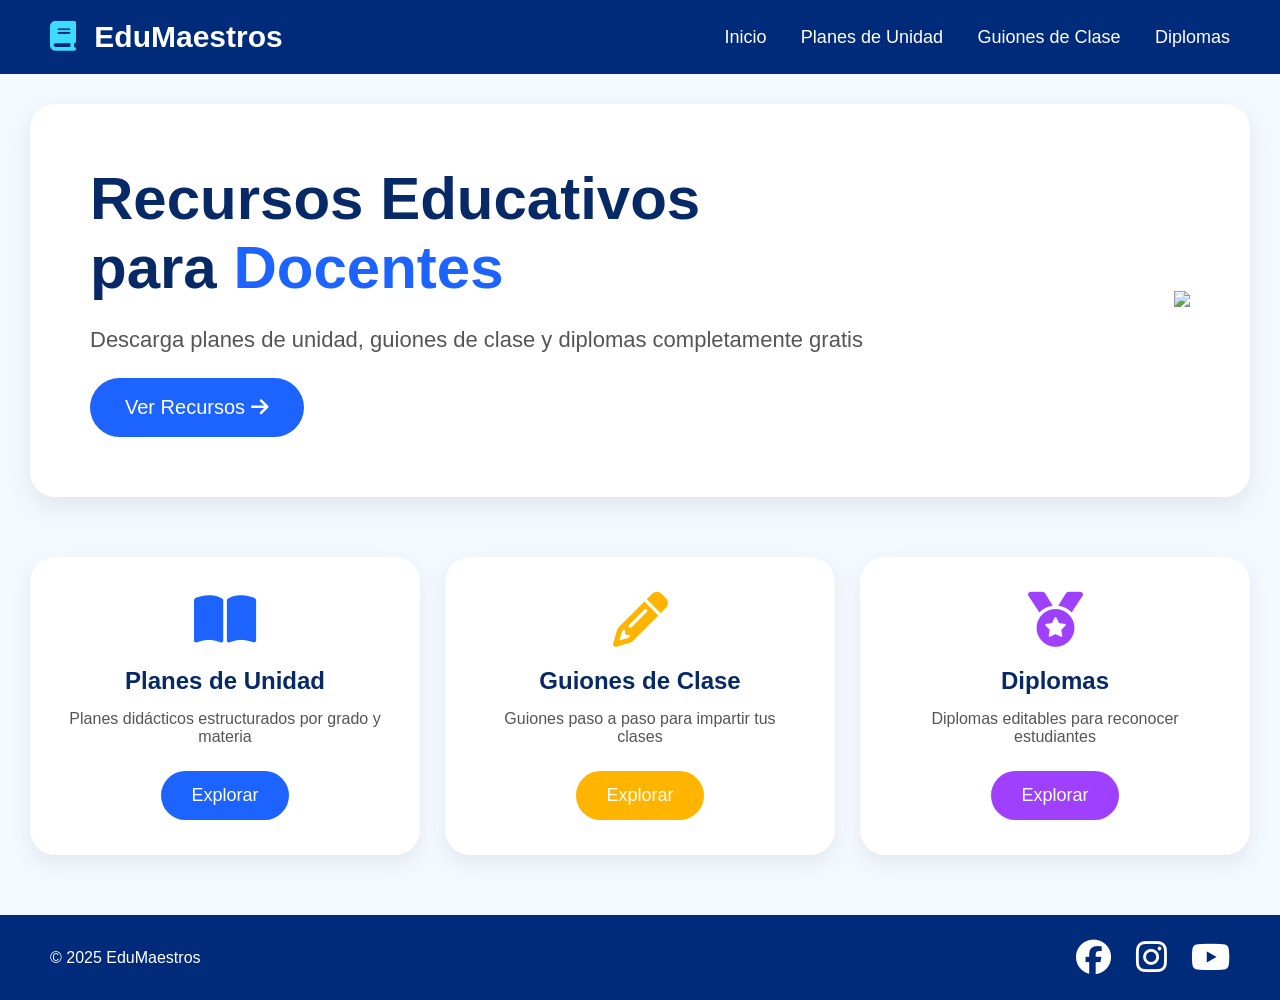
==== index.html @ f04442a8 "reacion de los archivos" ====
<!DOCTYPE html>
<html lang="es">
<head>
<meta charset="UTF-8">
<meta name="viewport" content="width=device-width, initial-scale=1.0">
<title>EduMaestros</title>
<link rel="stylesheet" href="style.css">

<link rel="stylesheet"
href="https://cdnjs.cloudflare.com/ajax/libs/font-awesome/6.5.0/css/all.min.css">
</head>
<body>

<header>
    <div class="logo">
        <i class="fa-solid fa-book"></i>
        EduMaestros
    </div>

    <nav>
        <a href="#">Inicio</a>
        <a href="#">Planes de Unidad</a>
        <a href="#">Guiones de Clase</a>
        <a href="#">Diplomas</a>
    </nav>
</header>

<section class="hero">

<div class="hero-text">
<h1>Recursos Educativos <br> para <span>Docentes</span></h1>

<p>
Descarga planes de unidad, guiones de clase y diplomas completamente gratis
</p>

<button>Ver Recursos <i class="fa-solid fa-arrow-right"></i></button>
</div>

<div class="hero-img">
<img src="https://cdn-icons-png.flaticon.com/512/3135/3135755.png">
</div>

</section>

<section class="cards">

<div class="card azul">
<i class="fa-solid fa-book-open"></i>
<h2>Planes de Unidad</h2>
<p>Planes didácticos estructurados por grado y materia</p>
<button>Explorar</button>
</div>

<div class="card amarillo">
<i class="fa-solid fa-pencil"></i>
<h2>Guiones de Clase</h2>
<p>Guiones paso a paso para impartir tus clases</p>
<button>Explorar</button>
</div>

<div class="card morado">
<i class="fa-solid fa-medal"></i>
<h2>Diplomas</h2>
<p>Diplomas editables para reconocer estudiantes</p>
<button>Explorar</button>
</div>

</section>


<footer>
<p>© 2025 EduMaestros</p>

<div class="redes">
<i class="fab fa-facebook"></i>
<i class="fab fa-instagram"></i>
<i class="fab fa-youtube"></i>
</div>
</footer>

<script src="script.js"></script>
</body>
</html>
---- style.css ----
*{
margin:0;
padding:0;
box-sizing:border-box;
font-family:Arial, Helvetica, sans-serif;
}

body{
background:#f4f8ff;
}

/* HEADER */

header{
background:#002b7a;
color:white;
display:flex;
justify-content:space-between;
align-items:center;
padding:20px 50px;
}

.logo{
font-size:30px;
font-weight:bold;
}

.logo i{
color:#3ddcff;
margin-right:10px;
}

nav a{
color:white;
text-decoration:none;
margin-left:30px;
font-size:18px;
transition:.3s;
}

nav a:hover{
color:#3ddcff;
}

/* HERO */

.hero{
display:flex;
justify-content:space-between;
align-items:center;
padding:60px;
background:white;
margin:30px;
border-radius:25px;
box-shadow:0 10px 25px rgba(0,0,0,0.08);
}

.hero-text h1{
font-size:60px;
color:#072a66;
}

.hero-text span{
color:#1d63ff;
}

.hero-text p{
font-size:22px;
margin:25px 0;
color:#555;
}

.hero-text button{
background:#1d63ff;
color:white;
padding:18px 35px;
border:none;
border-radius:40px;
font-size:20px;
cursor:pointer;
transition:.4s;
}

.hero-text button:hover{
transform:scale(1.05);
background:#003cc9;
}

.hero-img img{
width:420px;
animation:flotar 3s infinite ease-in-out;
}

@keyframes flotar{
0%{transform:translateY(0);}
50%{transform:translateY(-15px);}
100%{transform:translateY(0);}
}

/* CARDS */

.cards{
display:grid;
grid-template-columns:repeat(3,1fr);
gap:25px;
padding:30px;
}

.card{
background:white;
padding:35px;
border-radius:25px;
text-align:center;
box-shadow:0 8px 20px rgba(0,0,0,0.07);
transition:.4s;
}

.card:hover{
transform:translateY(-10px);
}

.card i{
font-size:55px;
margin-bottom:20px;
}

.card h2{
margin-bottom:15px;
color:#072a66;
}

.card p{
color:#555;
margin-bottom:25px;
}

.card button{
padding:14px 30px;
border:none;
border-radius:30px;
color:white;
font-size:18px;
cursor:pointer;
}

.azul i{color:#1d63ff;}
.azul button{background:#1d63ff;}

.amarillo i{color:#ffb400;}
.amarillo button{background:#ffb400;}

.morado i{color:#a040ff;}
.morado button{background:#a040ff;}

/* FOOTER */

footer{
background:#002b7a;
color:white;
padding:25px 50px;
display:flex;
justify-content:space-between;
align-items:center;
margin-top:30px;
}

.redes i{
font-size:35px;
margin-left:20px;
cursor:pointer;
transition:.3s;
}

.redes i:hover{
transform:scale(1.2);
color:#3ddcff;
}

/* RESPONSIVE */

@media(max-width:900px){

.hero{
flex-direction:column;
text-align:center;
}

.hero-text h1{
font-size:40px;
}

.hero-img img{
width:300px;
margin-top:20px;
}

.cards{
grid-template-columns:1fr;
}

header{
flex-direction:column;
gap:20px;
}

nav a{
display:block;
margin:10px 0;
}

}
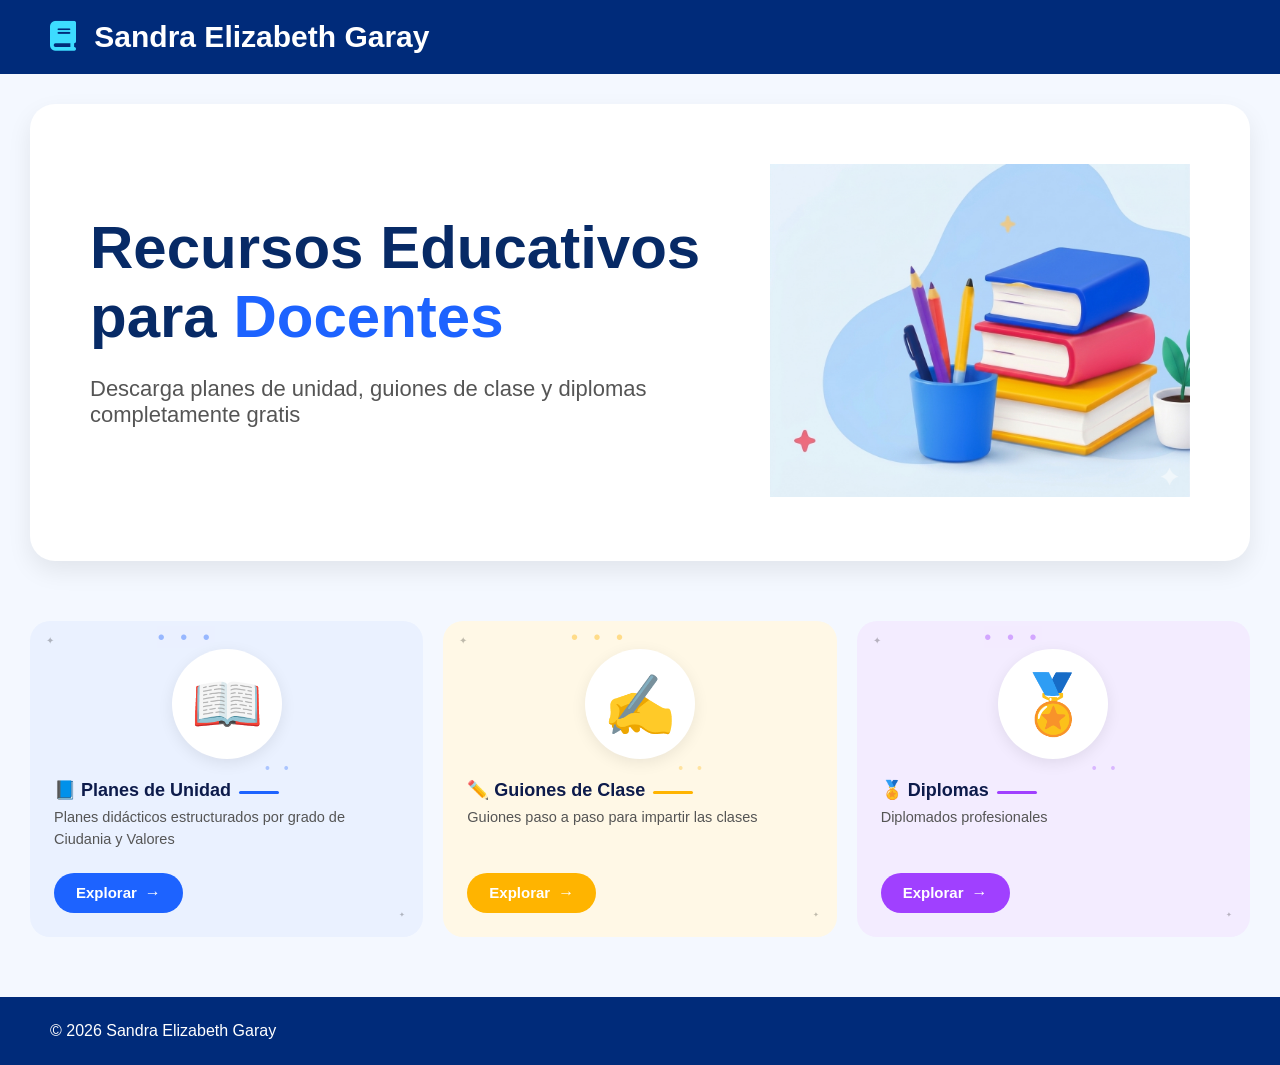
==== commit cac8cec2: "se a puesto el icono" ====
--- a/index.html
+++ b/index.html
@@ -3,7 +3,7 @@
 <head>
 <meta charset="UTF-8">
 <meta name="viewport" content="width=device-width, initial-scale=1.0">
-<title>EduMaestros</title>
+<title>Sandra Elizabeth Garay</title>
 <link rel="stylesheet" href="style.css">
 
 <link rel="stylesheet"
@@ -14,15 +14,10 @@
 <header>
     <div class="logo">
         <i class="fa-solid fa-book"></i>
-        EduMaestros
+        Sandra Elizabeth Garay
     </div>
 
-    <nav>
-        <a href="#">Inicio</a>
-        <a href="#">Planes de Unidad</a>
-        <a href="#">Guiones de Clase</a>
-        <a href="#">Diplomas</a>
-    </nav>
+  
 </header>
 
 <section class="hero">
@@ -34,49 +29,46 @@
 Descarga planes de unidad, guiones de clase y diplomas completamente gratis
 </p>
 
-<button>Ver Recursos <i class="fa-solid fa-arrow-right"></i></button>
 </div>
 
 <div class="hero-img">
-<img src="https://cdn-icons-png.flaticon.com/512/3135/3135755.png">
+<img src="libros.png" alt="Libros ">
 </div>
 
 </section>
 
 <section class="cards">
 
-<div class="card azul">
-<i class="fa-solid fa-book-open"></i>
-<h2>Planes de Unidad</h2>
-<p>Planes didácticos estructurados por grado y materia</p>
-<button>Explorar</button>
+ <div class="card azul">
+  <div class="card-ilustracion">📖</div>
+  <h2>📘 Planes de Unidad</h2>
+  <p>Planes didácticos estructurados por grado 
+    de Ciudania y Valores
+  </p>
+  <button>Explorar</button>
 </div>
 
 <div class="card amarillo">
-<i class="fa-solid fa-pencil"></i>
-<h2>Guiones de Clase</h2>
-<p>Guiones paso a paso para impartir tus clases</p>
-<button>Explorar</button>
+  <div class="card-ilustracion">✍️</div>
+  <h2>✏️ Guiones de Clase</h2>
+  <p>Guiones paso a paso para impartir las clases</p>
+  <button>Explorar</button>
 </div>
 
 <div class="card morado">
-<i class="fa-solid fa-medal"></i>
-<h2>Diplomas</h2>
-<p>Diplomas editables para reconocer estudiantes</p>
-<button>Explorar</button>
+  <div class="card-ilustracion">🏅</div>
+  <h2>🏅 Diplomas</h2>
+  <p>Diplomados profesionales</p>
+  <button>Explorar</button>
 </div>
 
 </section>
 
 
 <footer>
-<p>© 2025 EduMaestros</p>
+<p>© 2026 Sandra Elizabeth Garay</p>
 
-<div class="redes">
-<i class="fab fa-facebook"></i>
-<i class="fab fa-instagram"></i>
-<i class="fab fa-youtube"></i>
-</div>
+
 </footer>
 
 <script src="script.js"></script>
--- a/style.css
+++ b/style.css
@@ -97,60 +97,229 @@
 100%{transform:translateY(0);}
 }
 
+
 /* CARDS */
 
-.cards{
-display:grid;
-grid-template-columns:repeat(3,1fr);
-gap:25px;
-padding:30px;
-}
-
-.card{
-background:white;
-padding:35px;
-border-radius:25px;
-text-align:center;
-box-shadow:0 8px 20px rgba(0,0,0,0.07);
-transition:.4s;
-}
-
-.card:hover{
-transform:translateY(-10px);
-}
-
-.card i{
-font-size:55px;
-margin-bottom:20px;
-}
-
-.card h2{
-margin-bottom:15px;
-color:#072a66;
-}
-
-.card p{
-color:#555;
-margin-bottom:25px;
-}
-
-.card button{
-padding:14px 30px;
-border:none;
-border-radius:30px;
-color:white;
-font-size:18px;
-cursor:pointer;
-}
-
-.azul i{color:#1d63ff;}
-.azul button{background:#1d63ff;}
-
-.amarillo i{color:#ffb400;}
-.amarillo button{background:#ffb400;}
-
-.morado i{color:#a040ff;}
-.morado button{background:#a040ff;}
+/* Ilustración emoji grande arriba de la card */
+.card-ilustracion {
+  font-size: 72px;
+  line-height: 1;
+  margin-bottom: 16px;
+  display: block;
+  text-align: center;
+  width: 100%;
+}
+
+/* Ocultar el ícono de Font Awesome (ya no se usa) */
+.card i {
+  display: none;
+}
+
+.cards {
+  display: grid;
+  grid-template-columns: repeat(3, 1fr);
+  gap: 20px;
+  padding: 30px;
+}
+
+.card {
+  padding: 28px 24px 24px;
+  border-radius: 20px;
+  text-align: left;
+  transition: 0.3s;
+  display: flex;
+  flex-direction: column;
+  align-items: flex-start;
+  position: relative;
+  overflow: hidden;
+}
+
+.card:hover {
+  transform: translateY(-6px);
+  box-shadow: 0 12px 30px rgba(0, 0, 0, 0.12);
+}
+
+/* Fondo de color suave por tarjeta */
+.card-azul,
+.azul {
+  background: #eaf1ff;
+}
+
+.card-amarillo,
+.amarillo {
+  background: #fff8e6;
+}
+
+.card-morado,
+.morado {
+  background: #f3ecff;
+}
+
+/* Ícono ilustración grande (arriba) */
+.card i {
+  font-size: 52px;
+  margin-bottom: 18px;
+  display: block;
+}
+
+.card-azul i, .azul i   { color: #1d63ff; }
+.card-amarillo i, .amarillo i { color: #ffb400; }
+.card-morado i, .morado i   { color: #a040ff; }
+
+/* Título con ícono pequeño al lado */
+.card h3 {
+  font-size: 18px;
+  font-weight: 700;
+  margin-bottom: 10px;
+  color: #0d1b4b;
+  display: flex;
+  align-items: center;
+  gap: 8px;
+}
+
+/* Ícono pequeño junto al título */
+.card h3 .icon-title {
+  font-size: 18px;
+}
+
+.azul h3 .icon-title,
+.card-azul h3 .icon-title   { color: #1d63ff; }
+.amarillo h3 .icon-title,
+.card-amarillo h3 .icon-title { color: #ffb400; }
+.morado h3 .icon-title,
+.card-morado h3 .icon-title   { color: #a040ff; }
+
+/* Descripción */
+.card p {
+  color: #555;
+  margin-bottom: 22px;
+  font-size: 14.5px;
+  line-height: 1.5;
+  flex-grow: 1;
+}
+
+/* Botón "Explorar →" */
+.card button {
+  padding: 11px 22px;
+  border: none;
+  border-radius: 40px;
+  color: white;
+  font-size: 15px;
+  font-weight: 600;
+  cursor: pointer;
+  transition: 0.2s;
+  display: inline-flex;
+  align-items: center;
+  gap: 8px;
+}
+
+.card button::after {
+  content: "→";
+  font-size: 16px;
+}
+
+.card button:hover {
+  opacity: 0.88;
+  transform: scale(1.03);
+}
+
+/* Colores de botón */
+.card-azul button, .azul button     { background: #1d63ff; }
+.card-amarillo button, .amarillo button { background: #ffb400; }
+.card-morado button, .morado button   { background: #a040ff; }
+
+/* Destellos decorativos de fondo (opcional) */
+.card::before,
+.card::after {
+  content: "✦";
+  position: absolute;
+  font-size: 10px;
+  opacity: 0.25;
+}
+
+.card::before { top: 14px; left: 16px; }
+.card::after  { bottom: 18px; right: 18px; font-size: 7px; }
+
+/* Contenedor de la ilustración con círculo blanco */
+.card-ilustracion {
+  width: 110px;
+  height: 110px;
+  background: white;
+  border-radius: 50%;
+  display: flex;
+  align-items: center;
+  justify-content: center;
+  font-size: 58px;
+  margin: 0 auto 20px auto;
+  position: relative;
+  box-shadow: 0 4px 15px rgba(0,0,0,0.08);
+}
+
+
+/* Puntitos decorativos alrededor del círculo */
+.card-ilustracion::before {
+  content: "• • •";
+  position: absolute;
+  top: -22px;
+  left: -14px;
+  font-size: 20px;
+  letter-spacing: 5px;
+  opacity: 0.4;
+}
+
+.card-ilustracion::after {
+  content: "• •";
+  position: absolute;
+  bottom: -16px;
+  right: -12px;
+  font-size: 14px;
+  letter-spacing: 5px;
+  opacity: 0.3;
+}
+
+/* Color de los puntitos por tarjeta */
+.azul .card-ilustracion::before,
+.azul .card-ilustracion::after { color: #1d63ff; }
+
+.amarillo .card-ilustracion::before,
+.amarillo .card-ilustracion::after { color: #ffb400; }
+
+.morado .card-ilustracion::before,
+.morado .card-ilustracion::after { color: #a040ff; }
+
+/* Ocultar el ícono Font Awesome */
+.card i { display: none; }
+
+/* Centrar solo la ilustración, el resto queda a la izquierda */
+.card {
+  align-items: flex-start;
+}
+/* Línea decorativa debajo del título */
+.card h2 {
+  font-size: 18px;
+  font-weight: 700;
+  margin-bottom: 6px;
+  color: #0d1b4b;
+  display: flex;
+  align-items: center;
+  gap: 8px;
+}
+
+.card h2::after {
+  content: "";
+  display: block;
+  width: 40px;
+  height: 3px;
+  border-radius: 2px;
+  margin-top: 4px;
+}
+
+.azul h2::after     { background: #1d63ff; }
+.amarillo h2::after { background: #ffb400; }
+.morado h2::after   { background: #a040ff; }
+
+
+
 
 /* FOOTER */
 
@@ -164,17 +333,6 @@
 margin-top:30px;
 }
 
-.redes i{
-font-size:35px;
-margin-left:20px;
-cursor:pointer;
-transition:.3s;
-}
-
-.redes i:hover{
-transform:scale(1.2);
-color:#3ddcff;
-}
 
 /* RESPONSIVE */
 
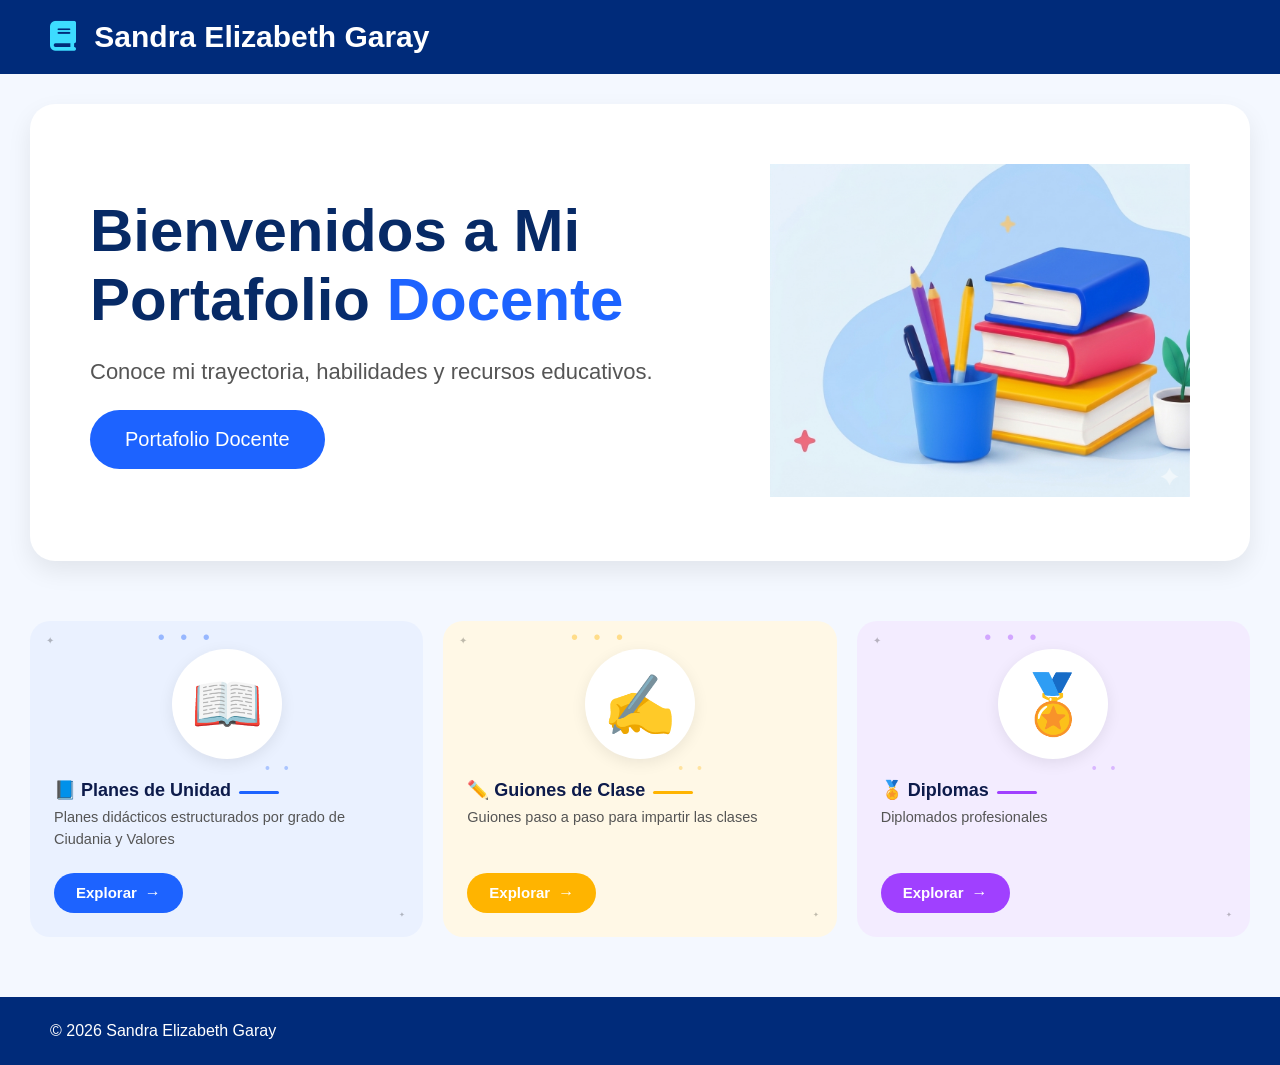
==== commit e00a51af: "se agregaron unos diplomas y animacion" ====
--- a/index.html
+++ b/index.html
@@ -23,11 +23,12 @@
 <section class="hero">
 
 <div class="hero-text">
-<h1>Recursos Educativos <br> para <span>Docentes</span></h1>
+<h1>Bienvenidos a Mi <br> Portafolio <span>Docente</span></h1>
 
 <p>
-Descarga planes de unidad, guiones de clase y diplomas completamente gratis
+Conoce mi trayectoria, habilidades y recursos educativos.
 </p>
+<button>Portafolio Docente</button>
 
 </div>
 
--- a/style.css
+++ b/style.css
@@ -1,3 +1,4 @@
+
 *{
 margin:0;
 padding:0;
@@ -366,4 +367,91 @@
 margin:10px 0;
 }
 
+}
+
+
+/* 🔥 HEADER ENTRADA */
+header{
+  animation:fadeDown 0.8s ease;
+}
+
+/* HERO ANIMADO */
+.hero-text{
+  animation:fadeLeft 1s ease;
+}
+
+.hero-img{
+  animation:fadeRight 1s ease;
+}
+
+/* CARDS APARECEN SUAVE */
+.card{
+  opacity:0;
+  transform:translateY(30px);
+  animation:fadeUp 0.8s ease forwards;
+}
+
+/* EFECTO ESCALONADO */
+.card:nth-child(1){ animation-delay:0.1s; }
+.card:nth-child(2){ animation-delay:0.2s; }
+.card:nth-child(3){ animation-delay:0.3s; }
+.card:nth-child(4){ animation-delay:0.4s; }
+.card:nth-child(5){ animation-delay:0.5s; }
+.card:nth-child(6){ animation-delay:0.6s; }
+
+/* HOVER MÁS SUAVE */
+.card:hover{
+  transform:translateY(-10px) scale(1.02);
+  box-shadow:0 15px 35px rgba(0,0,0,0.15);
+}
+
+/* BOTÓN HERO MEJORADO */
+.hero-text button:hover{
+  transform:scale(1.08);
+}
+
+/* FOOTER ANIMACIÓN */
+footer{
+  animation:fadeUp 1s ease;
+}
+
+/* 🔥 KEYFRAMES */
+@keyframes fadeUp{
+  to{
+    opacity:1;
+    transform:translateY(0);
+  }
+}
+
+@keyframes fadeDown{
+  from{
+    opacity:0;
+    transform:translateY(-30px);
+  }
+  to{
+    opacity:1;
+    transform:translateY(0);
+  }
+}
+
+@keyframes fadeLeft{
+  from{
+    opacity:0;
+    transform:translateX(-40px);
+  }
+  to{
+    opacity:1;
+    transform:translateX(0);
+  }
+}
+
+@keyframes fadeRight{
+  from{
+    opacity:0;
+    transform:translateX(40px);
+  }
+  to{
+    opacity:1;
+    transform:translateX(0);
+  }
 }
